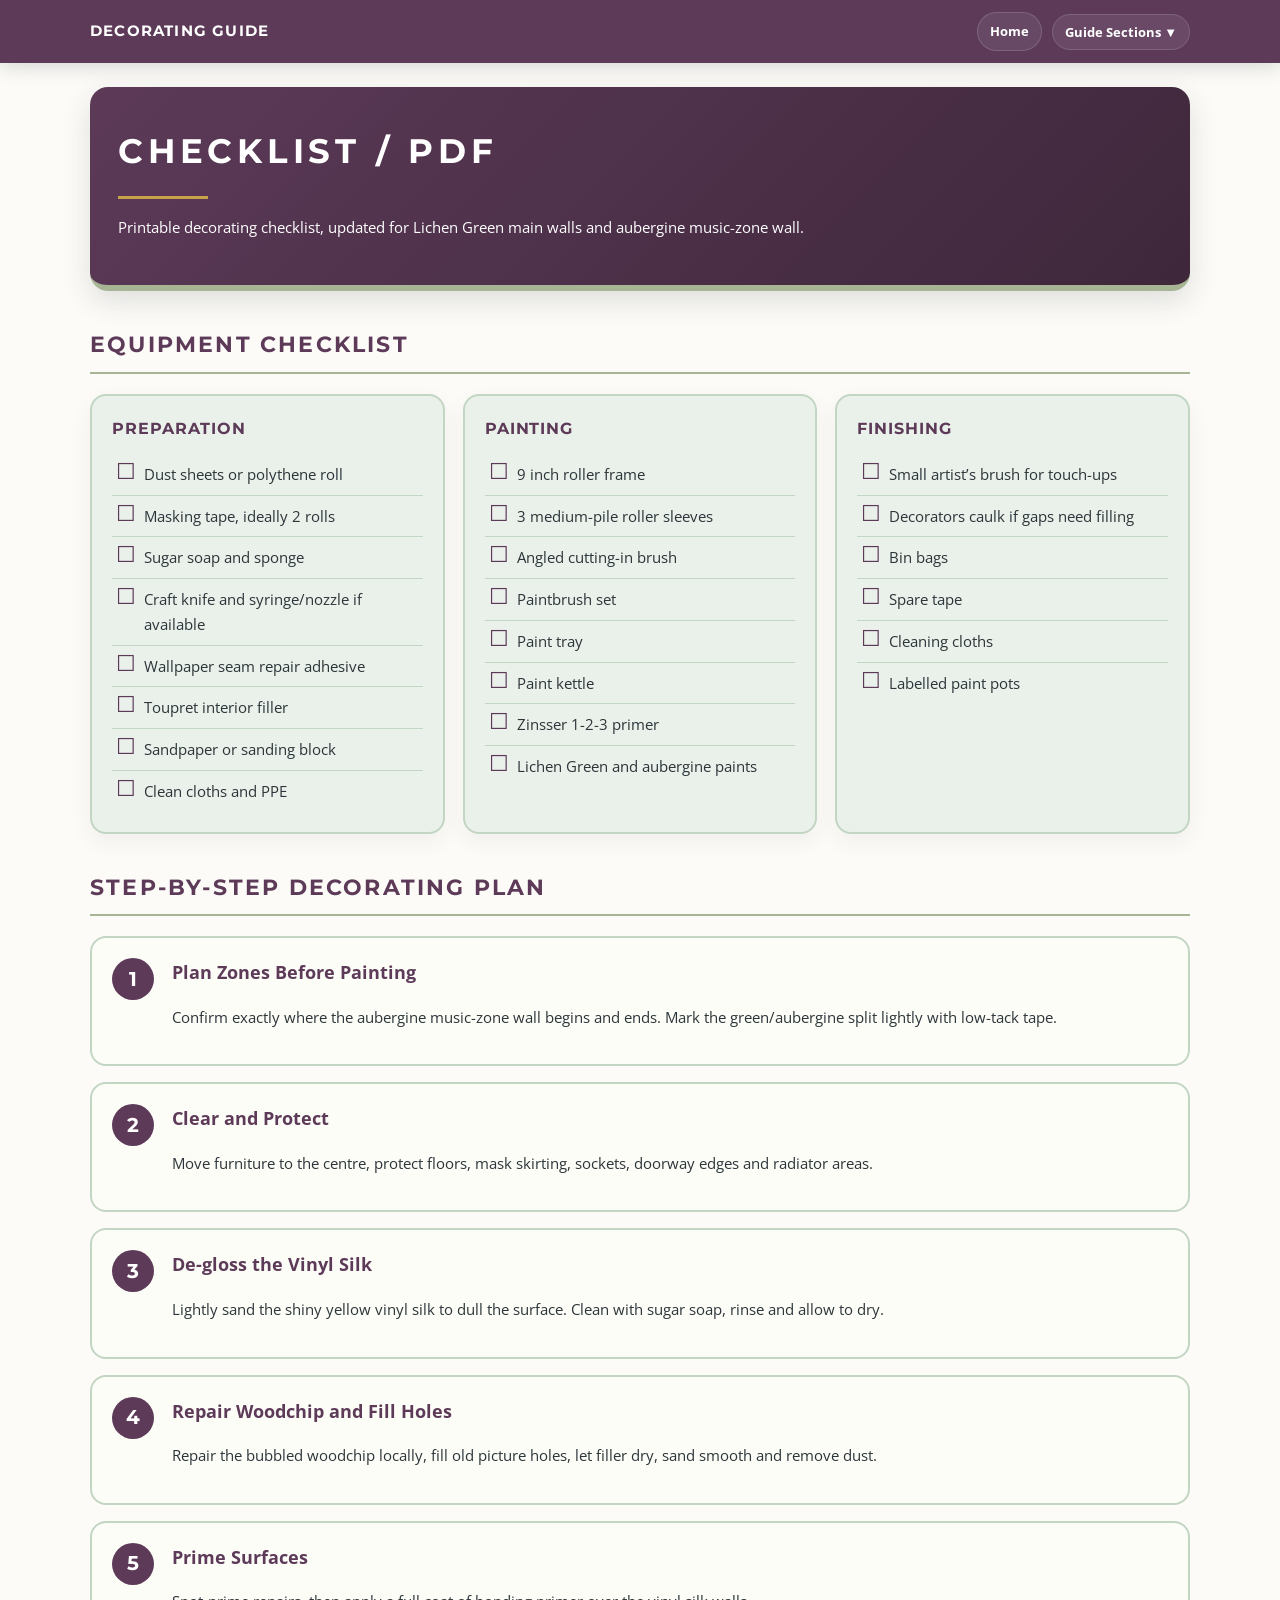
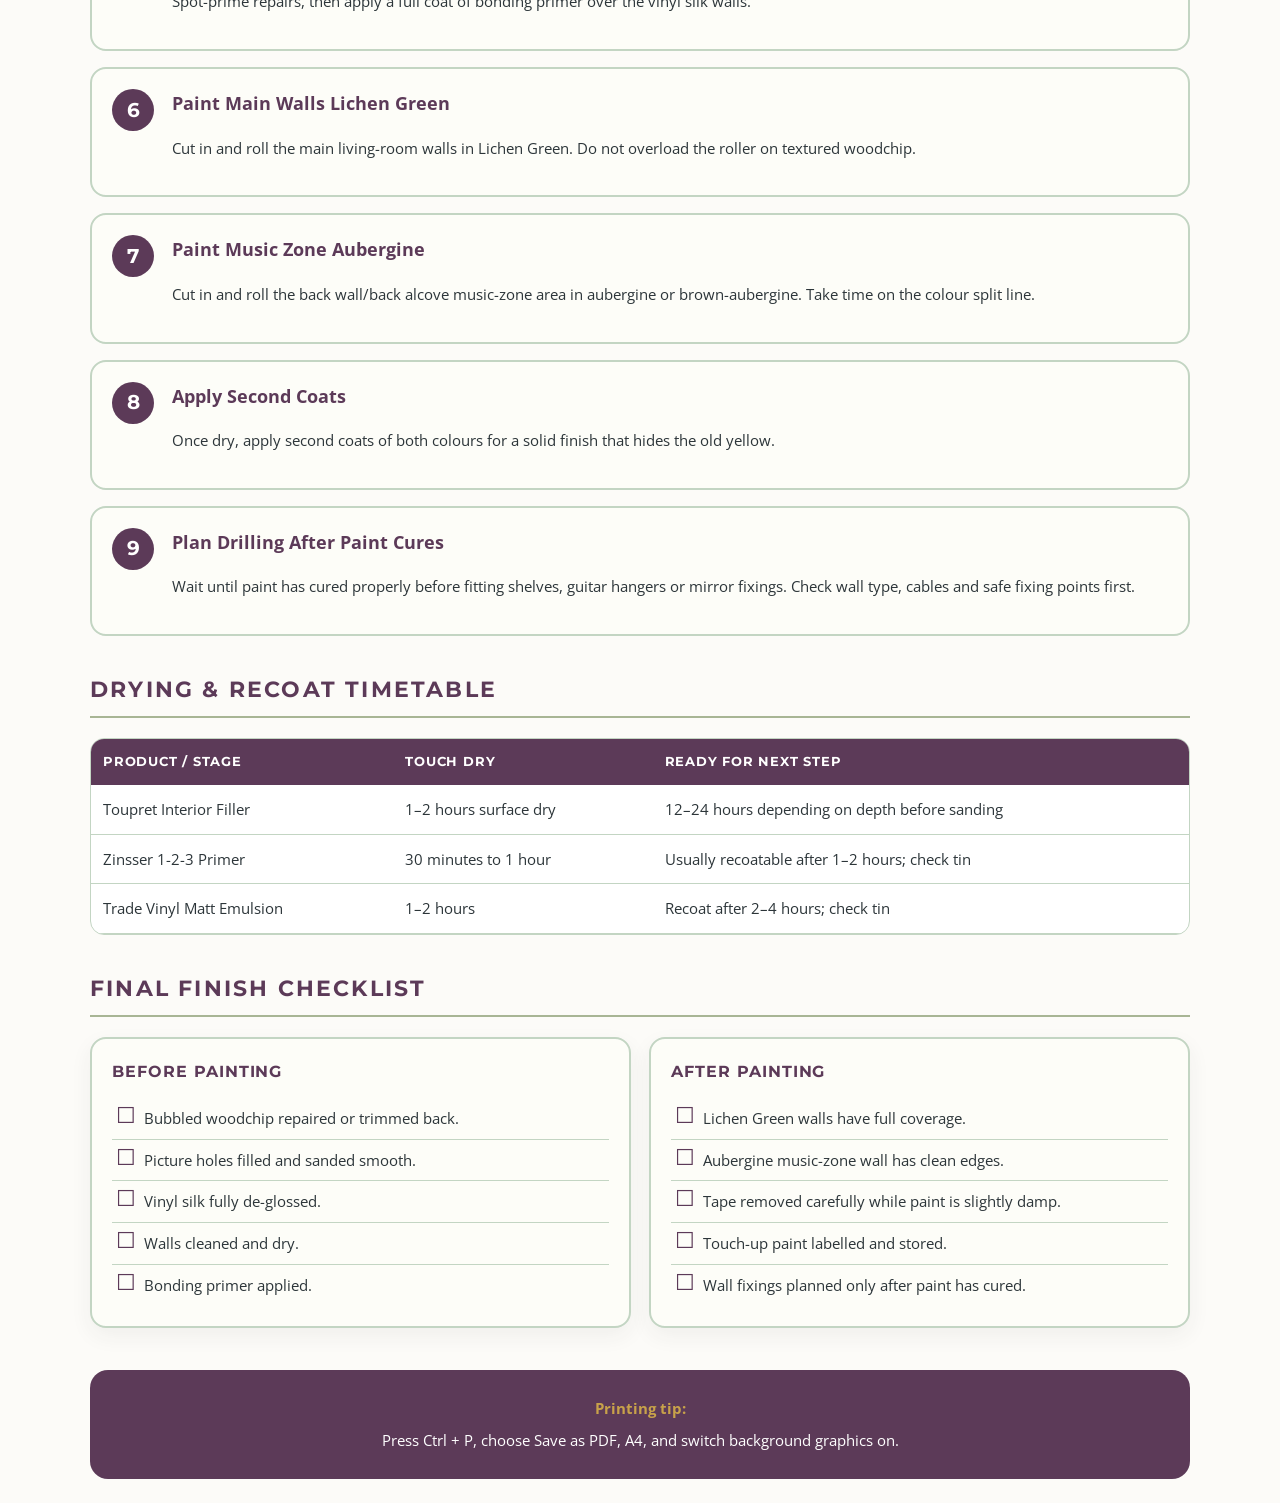
==== checklist.html @ 9f99d09f "Split guide into pages with furnishings and colour options" ====
<!DOCTYPE html>
<html lang="en-GB">
<head>
<meta charset="UTF-8">
<meta name="viewport" content="width=device-width, initial-scale=1.0">
<title>Checklist | Michael Henry Decorating Guide</title>
<link href="https://fonts.googleapis.com/css2?family=Montserrat:wght@600;700&family=Open+Sans:wght@400;600;700&display=swap" rel="stylesheet">
<link rel="stylesheet" href="styles.css">
</head>
<body>
<nav class="site-nav"><div class="nav-inner"><a class="brand" href="index.html">Decorating Guide</a><div class="nav-links"><a href="index.html">Home</a><div class="dropdown"><span class="dropbtn">Guide Sections ▼</span><div class="dropdown-content"><a href="preparation.html">Preparation</a><a href="products.html">Products &amp; Costs</a><a href="colours.html">Colours</a><a href="furnishings.html">Furnishings</a><a href="checklist.html">Checklist / PDF</a></div></div></div></div></nav>
<main class="guide">
<header class="header">
  <h1>Checklist / PDF</h1>
  <div class="gold-rule"></div>
  <p>Printable decorating checklist, updated for Lichen Green main walls and aubergine music-zone wall.</p>
</header>
<section class="section">
  <h2>Equipment Checklist</h2>
  <div class="grid-3">
    <div class="card green">
      <h3>Preparation</h3>
      <ul class="checklist">
        <li>Dust sheets or polythene roll</li>
        <li>Masking tape, ideally 2 rolls</li>
        <li>Sugar soap and sponge</li>
        <li>Craft knife and syringe/nozzle if available</li>
        <li>Wallpaper seam repair adhesive</li>
        <li>Toupret interior filler</li>
        <li>Sandpaper or sanding block</li>
        <li>Clean cloths and PPE</li>
      </ul>
    </div>
    <div class="card green">
      <h3>Painting</h3>
      <ul class="checklist">
        <li>9 inch roller frame</li>
        <li>3 medium-pile roller sleeves</li>
        <li>Angled cutting-in brush</li>
        <li>Paintbrush set</li>
        <li>Paint tray</li>
        <li>Paint kettle</li>
        <li>Zinsser 1-2-3 primer</li>
        <li>Lichen Green and aubergine paints</li>
      </ul>
    </div>
    <div class="card green">
      <h3>Finishing</h3>
      <ul class="checklist">
        <li>Small artist’s brush for touch-ups</li>
        <li>Decorators caulk if gaps need filling</li>
        <li>Bin bags</li>
        <li>Spare tape</li>
        <li>Cleaning cloths</li>
        <li>Labelled paint pots</li>
      </ul>
    </div>
  </div>
</section>
<section class="section">
  <h2>Step-by-Step Decorating Plan</h2>
  <div class="step-card"><div class="step-number">1</div><div><h3>Plan Zones Before Painting</h3><p>Confirm exactly where the aubergine music-zone wall begins and ends. Mark the green/aubergine split lightly with low-tack tape.</p></div></div>
  <div class="step-card"><div class="step-number">2</div><div><h3>Clear and Protect</h3><p>Move furniture to the centre, protect floors, mask skirting, sockets, doorway edges and radiator areas.</p></div></div>
  <div class="step-card"><div class="step-number">3</div><div><h3>De-gloss the Vinyl Silk</h3><p>Lightly sand the shiny yellow vinyl silk to dull the surface. Clean with sugar soap, rinse and allow to dry.</p></div></div>
  <div class="step-card"><div class="step-number">4</div><div><h3>Repair Woodchip and Fill Holes</h3><p>Repair the bubbled woodchip locally, fill old picture holes, let filler dry, sand smooth and remove dust.</p></div></div>
  <div class="step-card"><div class="step-number">5</div><div><h3>Prime Surfaces</h3><p>Spot-prime repairs, then apply a full coat of bonding primer over the vinyl silk walls.</p></div></div>
  <div class="step-card"><div class="step-number">6</div><div><h3>Paint Main Walls Lichen Green</h3><p>Cut in and roll the main living-room walls in Lichen Green. Do not overload the roller on textured woodchip.</p></div></div>
  <div class="step-card"><div class="step-number">7</div><div><h3>Paint Music Zone Aubergine</h3><p>Cut in and roll the back wall/back alcove music-zone area in aubergine or brown-aubergine. Take time on the colour split line.</p></div></div>
  <div class="step-card"><div class="step-number">8</div><div><h3>Apply Second Coats</h3><p>Once dry, apply second coats of both colours for a solid finish that hides the old yellow.</p></div></div>
  <div class="step-card"><div class="step-number">9</div><div><h3>Plan Drilling After Paint Cures</h3><p>Wait until paint has cured properly before fitting shelves, guitar hangers or mirror fixings. Check wall type, cables and safe fixing points first.</p></div></div>
</section>
<section class="section">
  <h2>Drying &amp; Recoat Timetable</h2>
  <div class="table-container">
    <table>
      <thead><tr><th>Product / Stage</th><th>Touch Dry</th><th>Ready for Next Step</th></tr></thead>
      <tbody>
        <tr><td data-label="Stage">Toupret Interior Filler</td><td data-label="Touch Dry">1–2 hours surface dry</td><td data-label="Ready">12–24 hours depending on depth before sanding</td></tr>
        <tr><td data-label="Stage">Zinsser 1-2-3 Primer</td><td data-label="Touch Dry">30 minutes to 1 hour</td><td data-label="Ready">Usually recoatable after 1–2 hours; check tin</td></tr>
        <tr><td data-label="Stage">Trade Vinyl Matt Emulsion</td><td data-label="Touch Dry">1–2 hours</td><td data-label="Ready">Recoat after 2–4 hours; check tin</td></tr>
      </tbody>
    </table>
  </div>
</section>
<section class="section">
  <h2>Final Finish Checklist</h2>
  <div class="grid">
    <div class="card"><h3>Before Painting</h3><ul class="checklist"><li>Bubbled woodchip repaired or trimmed back.</li><li>Picture holes filled and sanded smooth.</li><li>Vinyl silk fully de-glossed.</li><li>Walls cleaned and dry.</li><li>Bonding primer applied.</li></ul></div>
    <div class="card"><h3>After Painting</h3><ul class="checklist"><li>Lichen Green walls have full coverage.</li><li>Aubergine music-zone wall has clean edges.</li><li>Tape removed carefully while paint is slightly damp.</li><li>Touch-up paint labelled and stored.</li><li>Wall fixings planned only after paint has cured.</li></ul></div>
  </div>
</section>
<footer class="footer"><strong>Printing tip:</strong> Press Ctrl + P, choose Save as PDF, A4, and switch background graphics on.</footer>
</main>
</body>
</html>
---- styles.css ----
:root {
--page-bg: #FCFBF8;
--charcoal: #2C3539;
--aubergine: #5C3A58;
--aubergine-dark: #3E273B;
--brown-aubergine: #604048;
--lichen: #A8B595;
--pale-green: #C3D5C3;
--sage: #9FAE92;
--soft-green: #EAF0EA;
--cream: #FDFDF8;
--gold: #C8A24A;
--soft-grey: #5B6670;
--warning: #A94442;
--warning-bg: #FFF8E1;
--white: #FFFFFF;
}

{
box-sizing: border-box;
}

body {
margin: 0;
background: var(--page-bg);
color: var(--charcoal);
font-family: "Open Sans", Arial, sans-serif;
font-size: 15px;
line-height: 1.65;
}
a {
color: inherit;
}
.site-nav {
background: var(--aubergine);
color: var(--white);
position: sticky;
top: 0;
z-index: 10;
box-shadow: 0 4px 18px rgba(44, 53, 57, 0.18);
}
.nav-inner {
max-width: 1100px;
margin: 0 auto;
padding: 12px 24px;
display: flex;
align-items: center;
justify-content: space-between;
gap: 16px;
}
.brand {
font-family: "Montserrat", Arial, sans-serif;
font-weight: 700;
letter-spacing: 0.08em;
text-transform: uppercase;
text-decoration: none;
color: var(--white);
}
.nav-links {
display: flex;
gap: 10px;
align-items: center;
flex-wrap: wrap;
}
.nav-links a,
.dropbtn {
color: var(--white);
text-decoration: none;
font-weight: 700;
font-size: 13px;
padding: 8px 12px;
border-radius: 999px;
background: rgba(255,255,255,0.08);
border: 1px solid rgba(255,255,255,0.14);
}
.dropdown {
position: relative;
display: inline-block;
}
.dropbtn {
cursor: default;
}
.dropdown-content {
display: none;
position: absolute;
right: 0;
background: var(--cream);
min-width: 220px;
border: 2px solid var(--pale-green);
border-radius: 14px;
padding: 8px;
box-shadow: 0 12px 28px rgba(44,53,57,0.18);
}
.dropdown-content a {
display: block;
color: var(--charcoal);
background: transparent;
border: none;
border-radius: 10px;
padding: 10px 12px;
}
.dropdown-content a:hover {
background: var(--soft-green);
}
.dropdown:hover .dropdown-content {
display: block;
}
.guide {
max-width: 1100px;
margin: 0 auto;
padding: 24px;
}
.header {
background: linear-gradient(135deg, var(--aubergine), var(--aubergine-dark));
color: var(--white);
padding: 36px 28px;
border-radius: 18px;
margin-bottom: 28px;
border-bottom: 6px solid var(--lichen);
box-shadow: 0 10px 28px rgba(44, 53, 57, 0.14);
}
.header h1 {
font-family: "Montserrat", Arial, sans-serif;
font-size: 34px;
font-weight: 700;
letter-spacing: 0.14em;
text-transform: uppercase;
margin: 0 0 12px;
}
.header p {
margin: 0 0 10px;
}
.gold-rule {
width: 90px;
height: 3px;
background: var(--gold);
margin: 16px 0;
}
.section {
margin-top: 36px;
}
.section h2 {
font-family: "Montserrat", Arial, sans-serif;
font-size: 22px;
font-weight: 700;
letter-spacing: 0.10em;
text-transform: uppercase;
color: var(--aubergine);
margin-bottom: 20px;
border-bottom: 2px solid var(--lichen);
padding-bottom: 8px;
}
.grid {
display: grid;
grid-template-columns: repeat(2, minmax(0, 1fr));
gap: 18px;
}
.grid-3 {
display: grid;
grid-template-columns: repeat(3, minmax(0, 1fr));
gap: 18px;
}
.card,
.info-box,
.product-card {
background: var(--cream);
border: 2px solid var(--pale-green);
border-radius: 16px;
padding: 20px;
box-shadow: 0 8px 22px rgba(44, 53, 57, 0.06);
}
.card.green {
background: var(--soft-green);
}
.card h3,
.info-box h3,
.product-card h3 {
font-family: "Montserrat", Arial, sans-serif;
font-size: 16px;
font-weight: 700;
letter-spacing: 0.06em;
text-transform: uppercase;
color: var(--aubergine);
margin-top: 0;
margin-bottom: 12px;
}
.warning-box,
.total-box,
.buy-warning {
background: linear-gradient(135deg, var(--aubergine), var(--aubergine-dark));
color: var(--white);
border: 2px solid var(--gold);
border-radius: 16px;
padding: 22px;
margin-bottom: 22px;
box-shadow: 0 10px 28px rgba(44, 53, 57, 0.12);
}
.warning-box h3,
.total-box h3,
.buy-warning h3 {
color: var(--gold);
font-family: "Montserrat", Arial, sans-serif;
text-transform: uppercase;
letter-spacing: 0.08em;
margin-top: 0;
}
.total-number {
font-family: "Montserrat", Arial, sans-serif;
font-size: 38px;
color: var(--gold);
font-weight: 700;
margin: 10px 0;
}
.button {
display: inline-block;
background: var(--aubergine);
color: var(--white);
padding: 12px 16px;
border-radius: 999px;
text-decoration: none;
font-weight: 700;
font-size: 13px;
text-align: center;
}
.image-card img,
.room-render {
width: 100%;
border-radius: 14px;
border: 2px solid var(--pale-green);
box-shadow: 0 8px 24px rgba(44,53,57,0.12);
display: block;
}
.caption {
color: var(--soft-grey);
font-size: 13px;
margin-top: 8px;
}
.swatch-grid {
display: grid;
grid-template-columns: repeat(5, minmax(0, 1fr));
gap: 14px;
}
.swatch-card {
background: var(--cream);
border: 2px solid var(--pale-green);
border-radius: 16px;
padding: 14px;
text-align: center;
}
.swatch-colour {
height: 92px;
border-radius: 14px;
border: 4px solid var(--white);
box-shadow: 0 5px 14px rgba(0,0,0,0.12);
margin-bottom: 10px;
}
.combo {
display: grid;
grid-template-columns: 1fr 1fr;
min-height: 120px;
border-radius: 16px;
overflow: hidden;
border: 2px solid var(--pale-green);
margin-bottom: 10px;
}
.combo div {
padding: 14px;
color: var(--white);
font-weight: 700;
display: flex;
align-items: end;
}
.combo .light-text {
color: var(--charcoal);
}
.checklist {
list-style: none;
padding-left: 0;
margin: 0;
}
.checklist li {
padding: 8px 0 8px 32px;
position: relative;
border-bottom: 1px solid var(--pale-green);
}
.checklist li:last-child {
border-bottom: none;
}
.checklist li::before {
content: "☐";
position: absolute;
left: 4px;
color: var(--aubergine);
font-size: 22px;
top: 5px;
line-height: 1;
}
.step-card {
display: flex;
gap: 18px;
background: var(--cream);
border: 2px solid var(--pale-green);
border-radius: 16px;
padding: 20px;
margin-bottom: 16px;
}
.step-number {
flex-shrink: 0;
width: 42px;
height: 42px;
background: var(--aubergine);
color: var(--white);
border-radius: 50%;
display: flex;
align-items: center;
justify-content: center;
font-family: "Montserrat", Arial, sans-serif;
font-size: 20px;
font-weight: 700;
}
.step-card h3 {
margin-top: 0;
color: var(--aubergine);
}
.table-container {
overflow-x: auto;
border-radius: 14px;
border: 1px solid var(--pale-green);
background: var(--white);
margin-bottom: 24px;
}
table {
width: 100%;
border-collapse: collapse;
}
th {
background: var(--aubergine);
color: var(--white);
font-family: "Montserrat", Arial, sans-serif;
font-size: 13px;
text-transform: uppercase;
letter-spacing: 0.06em;
padding: 12px;
text-align: left;
}
td {
padding: 12px;
border-bottom: 1px solid var(--pale-green);
vertical-align: top;
}
.footer {
background: var(--aubergine);
color: var(--white);
padding: 26px;
border-radius: 18px;
margin-top: 42px;
text-align: center;
}
.footer strong {
color: var(--gold);
display: block;
margin-bottom: 8px;
}
@media (max-width: 768px) {
.nav-inner {
align-items: flex-start;
flex-direction: column;
padding: 12px 14px;
}
.nav-links {
width: 100%;
}
.dropdown-content {
position: static;
margin-top: 6px;
width: 100%;
}
.guide {
padding: 14px;
}
.header h1 {
font-size: 24px;
letter-spacing: 0.10em;
}
.grid,
.grid-3,
.swatch-grid {
grid-template-columns: 1fr;
}
.step-card {
flex-direction: column;
}
table,
thead,
tbody,
th,
td,
tr {
display: block;
}
thead {
display: none;
}
tr {
border: 2px solid var(--pale-green);
border-radius: 14px;
margin: 0 0 14px;
padding: 10px;
background: var(--soft-green);
}
td {
border: none;
border-bottom: 1px solid var(--pale-green);
padding: 8px 8px 8px 42%;
position: relative;
}
td::before {
content: attr(data-label);
position: absolute;
left: 8px;
top: 8px;
width: 36%;
font-weight: 700;
color: var(--aubergine);
font-size: 11px;
text-transform: uppercase;
}
}
@media print {
@page {
size: A4;
margin: 12mm;
}
html,
body {
background: #ffffff !important;
color: #000000 !important;
font-size: 11pt;
line-height: 1.45;
-webkit-print-color-adjust: exact;
print-color-adjust: exact;
}
.site-nav,
.button {
display: none !important;
}
.guide {
max-width: 100%;
padding: 0;
}
.header,
.footer,
.warning-box,
.buy-warning,
.total-box {
color: #ffffff !important;
background: #5C3A58 !important;
box-shadow: none !important;
}
.card,
.product-card,
.info-box,
.step-card,
.table-container,
.image-card {
box-shadow: none !important;
break-inside: avoid;
page-break-inside: avoid;
}
.section h2 {
font-size: 15pt;
page-break-after: avoid;
}
.room-render,
.image-card img {
max-height: 170mm;
object-fit: contain;
}
th,
td {
padding: 6px;
font-size: 9pt;
}
}
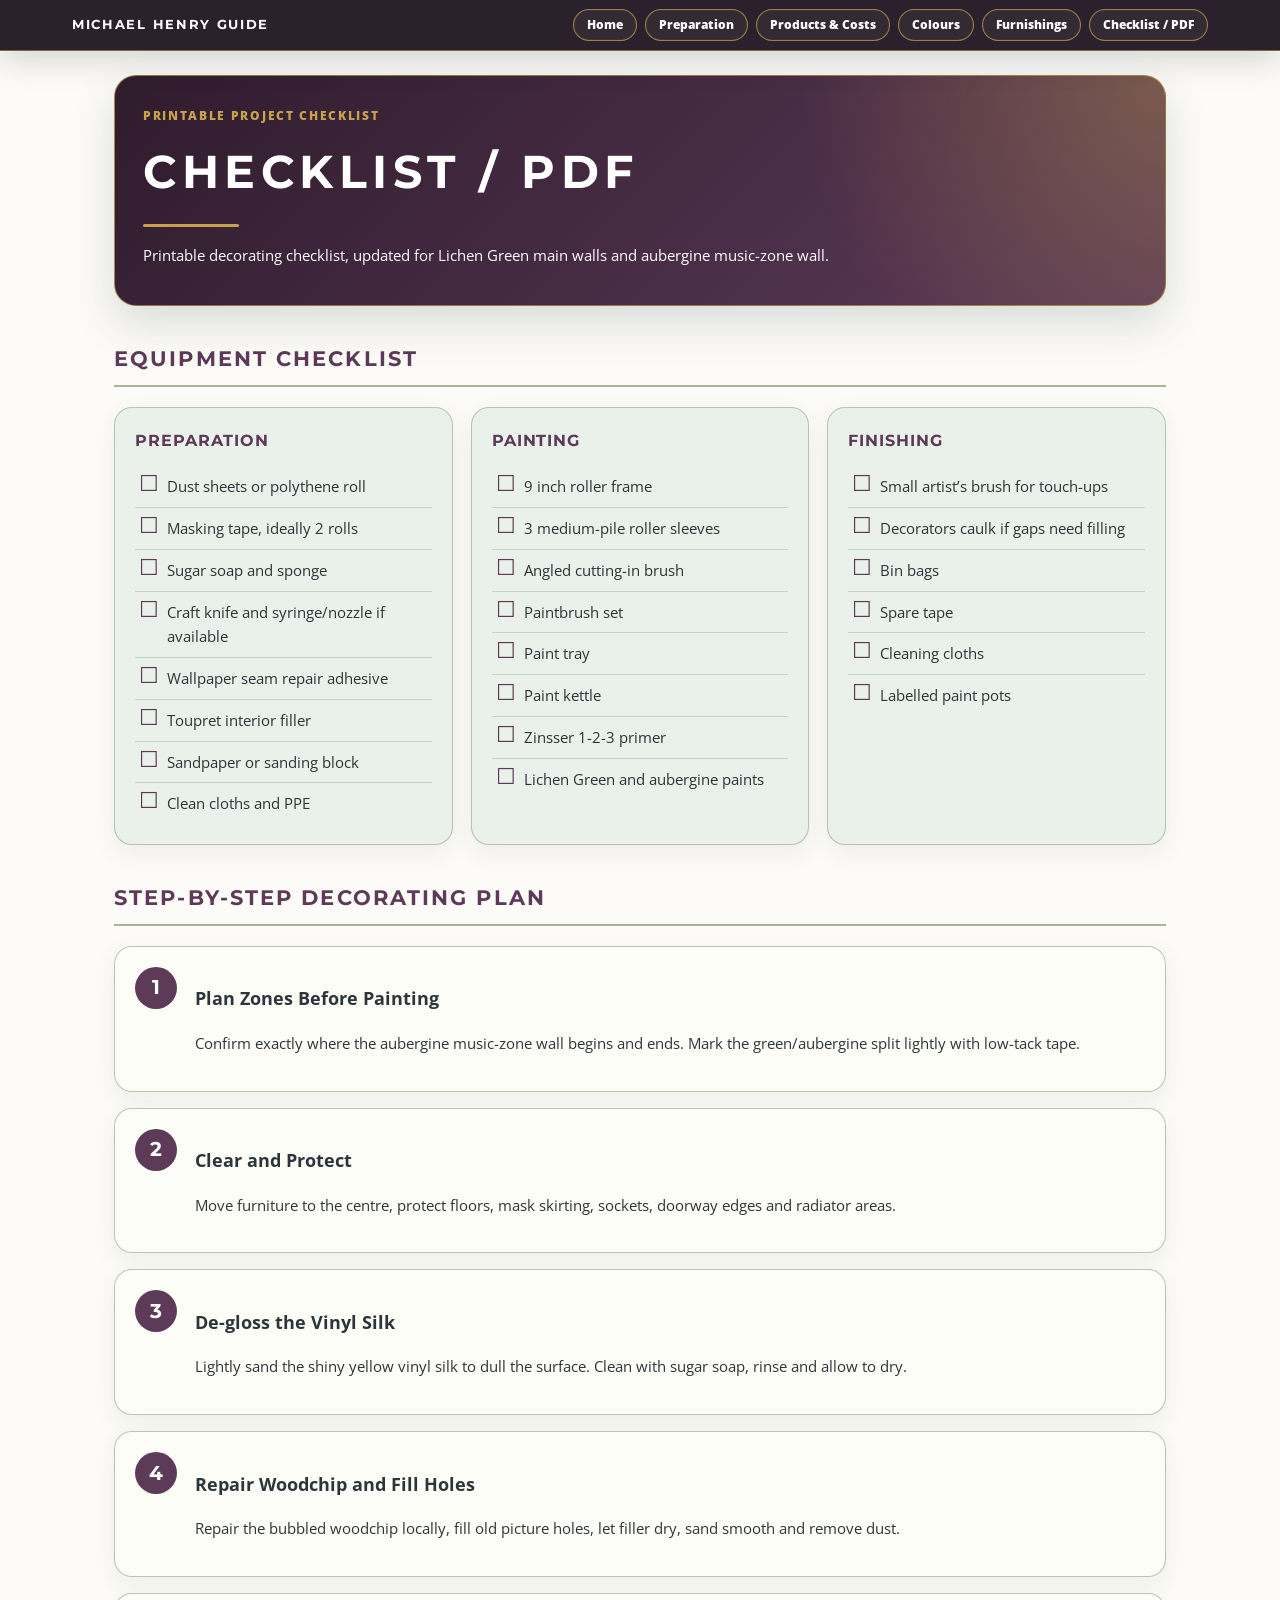
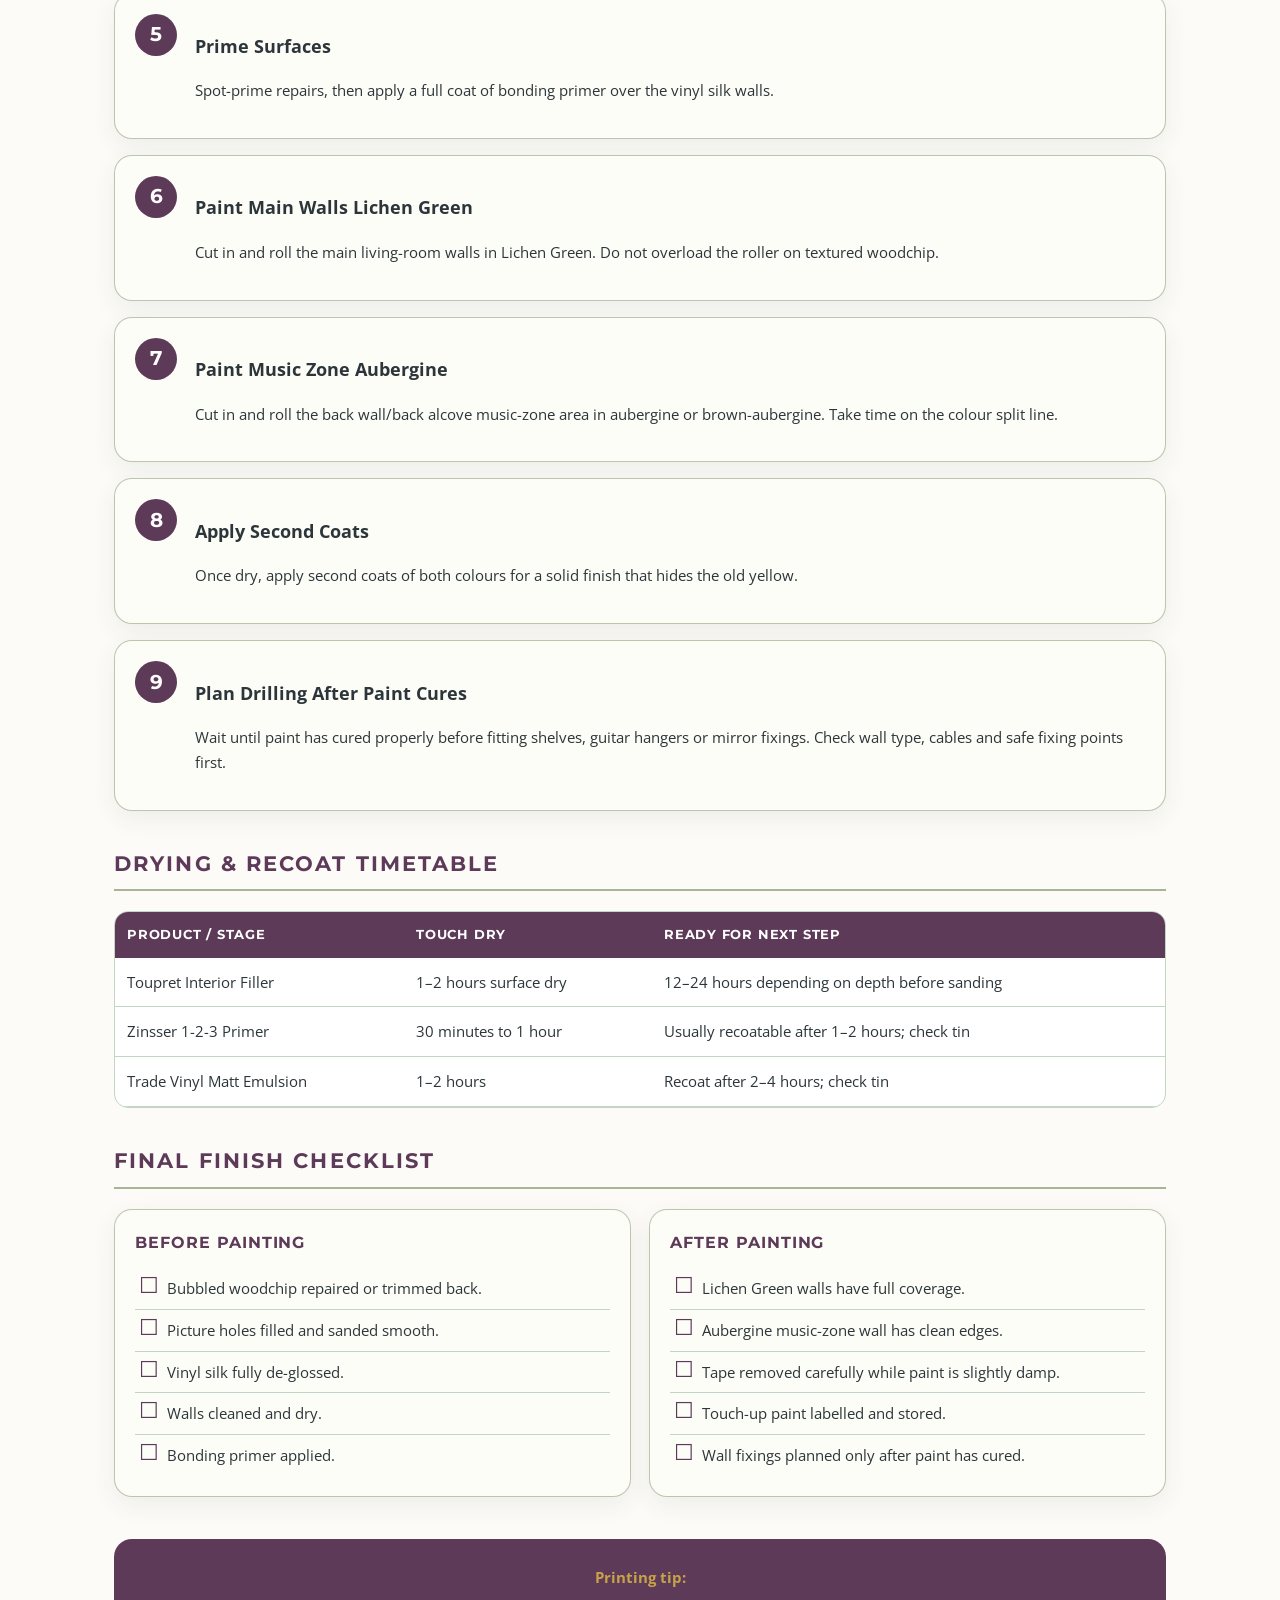
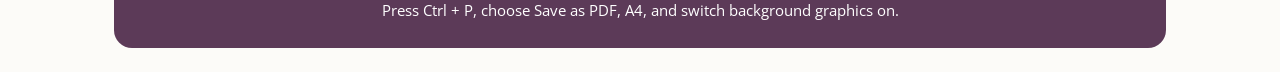
==== commit c2c3a649: "Apply flat sticky header across all pages" ====
--- a/checklist.html
+++ b/checklist.html
@@ -5,90 +5,16 @@
 <meta name="viewport" content="width=device-width, initial-scale=1.0">
 <title>Checklist | Michael Henry Decorating Guide</title>
 <link href="https://fonts.googleapis.com/css2?family=Montserrat:wght@600;700&family=Open+Sans:wght@400;600;700&display=swap" rel="stylesheet">
-<link rel="stylesheet" href="styles.css">
+<link rel="stylesheet" href="styles.css?v=20260907-0110">
 </head>
 <body>
-<nav class="site-nav"><div class="nav-inner"><a class="brand" href="index.html">Decorating Guide</a><div class="nav-links"><a href="index.html">Home</a><div class="dropdown"><span class="dropbtn">Guide Sections ▼</span><div class="dropdown-content"><a href="preparation.html">Preparation</a><a href="products.html">Products &amp; Costs</a><a href="colours.html">Colours</a><a href="furnishings.html">Furnishings</a><a href="checklist.html">Checklist / PDF</a></div></div></div></div></nav>
+<nav class="site-nav"><div class="nav-inner"><a class="brand" href="index.html">Michael Henry Guide</a><div class="nav-links"><a href="index.html">Home</a><a href="preparation.html">Preparation</a><a href="products.html">Products &amp; Costs</a><a href="colours.html">Colours</a><a href="furnishings.html">Furnishings</a><a href="checklist.html">Checklist / PDF</a></div></div></nav>
 <main class="guide">
-<header class="header">
-  <h1>Checklist / PDF</h1>
-  <div class="gold-rule"></div>
-  <p>Printable decorating checklist, updated for Lichen Green main walls and aubergine music-zone wall.</p>
-</header>
-<section class="section">
-  <h2>Equipment Checklist</h2>
-  <div class="grid-3">
-    <div class="card green">
-      <h3>Preparation</h3>
-      <ul class="checklist">
-        <li>Dust sheets or polythene roll</li>
-        <li>Masking tape, ideally 2 rolls</li>
-        <li>Sugar soap and sponge</li>
-        <li>Craft knife and syringe/nozzle if available</li>
-        <li>Wallpaper seam repair adhesive</li>
-        <li>Toupret interior filler</li>
-        <li>Sandpaper or sanding block</li>
-        <li>Clean cloths and PPE</li>
-      </ul>
-    </div>
-    <div class="card green">
-      <h3>Painting</h3>
-      <ul class="checklist">
-        <li>9 inch roller frame</li>
-        <li>3 medium-pile roller sleeves</li>
-        <li>Angled cutting-in brush</li>
-        <li>Paintbrush set</li>
-        <li>Paint tray</li>
-        <li>Paint kettle</li>
-        <li>Zinsser 1-2-3 primer</li>
-        <li>Lichen Green and aubergine paints</li>
-      </ul>
-    </div>
-    <div class="card green">
-      <h3>Finishing</h3>
-      <ul class="checklist">
-        <li>Small artist’s brush for touch-ups</li>
-        <li>Decorators caulk if gaps need filling</li>
-        <li>Bin bags</li>
-        <li>Spare tape</li>
-        <li>Cleaning cloths</li>
-        <li>Labelled paint pots</li>
-      </ul>
-    </div>
-  </div>
-</section>
-<section class="section">
-  <h2>Step-by-Step Decorating Plan</h2>
-  <div class="step-card"><div class="step-number">1</div><div><h3>Plan Zones Before Painting</h3><p>Confirm exactly where the aubergine music-zone wall begins and ends. Mark the green/aubergine split lightly with low-tack tape.</p></div></div>
-  <div class="step-card"><div class="step-number">2</div><div><h3>Clear and Protect</h3><p>Move furniture to the centre, protect floors, mask skirting, sockets, doorway edges and radiator areas.</p></div></div>
-  <div class="step-card"><div class="step-number">3</div><div><h3>De-gloss the Vinyl Silk</h3><p>Lightly sand the shiny yellow vinyl silk to dull the surface. Clean with sugar soap, rinse and allow to dry.</p></div></div>
-  <div class="step-card"><div class="step-number">4</div><div><h3>Repair Woodchip and Fill Holes</h3><p>Repair the bubbled woodchip locally, fill old picture holes, let filler dry, sand smooth and remove dust.</p></div></div>
-  <div class="step-card"><div class="step-number">5</div><div><h3>Prime Surfaces</h3><p>Spot-prime repairs, then apply a full coat of bonding primer over the vinyl silk walls.</p></div></div>
-  <div class="step-card"><div class="step-number">6</div><div><h3>Paint Main Walls Lichen Green</h3><p>Cut in and roll the main living-room walls in Lichen Green. Do not overload the roller on textured woodchip.</p></div></div>
-  <div class="step-card"><div class="step-number">7</div><div><h3>Paint Music Zone Aubergine</h3><p>Cut in and roll the back wall/back alcove music-zone area in aubergine or brown-aubergine. Take time on the colour split line.</p></div></div>
-  <div class="step-card"><div class="step-number">8</div><div><h3>Apply Second Coats</h3><p>Once dry, apply second coats of both colours for a solid finish that hides the old yellow.</p></div></div>
-  <div class="step-card"><div class="step-number">9</div><div><h3>Plan Drilling After Paint Cures</h3><p>Wait until paint has cured properly before fitting shelves, guitar hangers or mirror fixings. Check wall type, cables and safe fixing points first.</p></div></div>
-</section>
-<section class="section">
-  <h2>Drying &amp; Recoat Timetable</h2>
-  <div class="table-container">
-    <table>
-      <thead><tr><th>Product / Stage</th><th>Touch Dry</th><th>Ready for Next Step</th></tr></thead>
-      <tbody>
-        <tr><td data-label="Stage">Toupret Interior Filler</td><td data-label="Touch Dry">1–2 hours surface dry</td><td data-label="Ready">12–24 hours depending on depth before sanding</td></tr>
-        <tr><td data-label="Stage">Zinsser 1-2-3 Primer</td><td data-label="Touch Dry">30 minutes to 1 hour</td><td data-label="Ready">Usually recoatable after 1–2 hours; check tin</td></tr>
-        <tr><td data-label="Stage">Trade Vinyl Matt Emulsion</td><td data-label="Touch Dry">1–2 hours</td><td data-label="Ready">Recoat after 2–4 hours; check tin</td></tr>
-      </tbody>
-    </table>
-  </div>
-</section>
-<section class="section">
-  <h2>Final Finish Checklist</h2>
-  <div class="grid">
-    <div class="card"><h3>Before Painting</h3><ul class="checklist"><li>Bubbled woodchip repaired or trimmed back.</li><li>Picture holes filled and sanded smooth.</li><li>Vinyl silk fully de-glossed.</li><li>Walls cleaned and dry.</li><li>Bonding primer applied.</li></ul></div>
-    <div class="card"><h3>After Painting</h3><ul class="checklist"><li>Lichen Green walls have full coverage.</li><li>Aubergine music-zone wall has clean edges.</li><li>Tape removed carefully while paint is slightly damp.</li><li>Touch-up paint labelled and stored.</li><li>Wall fixings planned only after paint has cured.</li></ul></div>
-  </div>
-</section>
+<header class="header chic-header"><p class="eyebrow">Printable project checklist</p><h1>Checklist / PDF</h1><div class="gold-rule"></div><p>Printable decorating checklist, updated for Lichen Green main walls and aubergine music-zone wall.</p></header>
+<section class="section"><h2>Equipment Checklist</h2><div class="grid-3"><div class="card green"><h3>Preparation</h3><ul class="checklist"><li>Dust sheets or polythene roll</li><li>Masking tape, ideally 2 rolls</li><li>Sugar soap and sponge</li><li>Craft knife and syringe/nozzle if available</li><li>Wallpaper seam repair adhesive</li><li>Toupret interior filler</li><li>Sandpaper or sanding block</li><li>Clean cloths and PPE</li></ul></div><div class="card green"><h3>Painting</h3><ul class="checklist"><li>9 inch roller frame</li><li>3 medium-pile roller sleeves</li><li>Angled cutting-in brush</li><li>Paintbrush set</li><li>Paint tray</li><li>Paint kettle</li><li>Zinsser 1-2-3 primer</li><li>Lichen Green and aubergine paints</li></ul></div><div class="card green"><h3>Finishing</h3><ul class="checklist"><li>Small artist’s brush for touch-ups</li><li>Decorators caulk if gaps need filling</li><li>Bin bags</li><li>Spare tape</li><li>Cleaning cloths</li><li>Labelled paint pots</li></ul></div></div></section>
+<section class="section"><h2>Step-by-Step Decorating Plan</h2><div class="step-card"><div class="step-number">1</div><div><h3>Plan Zones Before Painting</h3><p>Confirm exactly where the aubergine music-zone wall begins and ends. Mark the green/aubergine split lightly with low-tack tape.</p></div></div><div class="step-card"><div class="step-number">2</div><div><h3>Clear and Protect</h3><p>Move furniture to the centre, protect floors, mask skirting, sockets, doorway edges and radiator areas.</p></div></div><div class="step-card"><div class="step-number">3</div><div><h3>De-gloss the Vinyl Silk</h3><p>Lightly sand the shiny yellow vinyl silk to dull the surface. Clean with sugar soap, rinse and allow to dry.</p></div></div><div class="step-card"><div class="step-number">4</div><div><h3>Repair Woodchip and Fill Holes</h3><p>Repair the bubbled woodchip locally, fill old picture holes, let filler dry, sand smooth and remove dust.</p></div></div><div class="step-card"><div class="step-number">5</div><div><h3>Prime Surfaces</h3><p>Spot-prime repairs, then apply a full coat of bonding primer over the vinyl silk walls.</p></div></div><div class="step-card"><div class="step-number">6</div><div><h3>Paint Main Walls Lichen Green</h3><p>Cut in and roll the main living-room walls in Lichen Green. Do not overload the roller on textured woodchip.</p></div></div><div class="step-card"><div class="step-number">7</div><div><h3>Paint Music Zone Aubergine</h3><p>Cut in and roll the back wall/back alcove music-zone area in aubergine or brown-aubergine. Take time on the colour split line.</p></div></div><div class="step-card"><div class="step-number">8</div><div><h3>Apply Second Coats</h3><p>Once dry, apply second coats of both colours for a solid finish that hides the old yellow.</p></div></div><div class="step-card"><div class="step-number">9</div><div><h3>Plan Drilling After Paint Cures</h3><p>Wait until paint has cured properly before fitting shelves, guitar hangers or mirror fixings. Check wall type, cables and safe fixing points first.</p></div></div></section>
+<section class="section"><h2>Drying &amp; Recoat Timetable</h2><div class="table-container"><table><thead><tr><th>Product / Stage</th><th>Touch Dry</th><th>Ready for Next Step</th></tr></thead><tbody><tr><td data-label="Stage">Toupret Interior Filler</td><td data-label="Touch Dry">1–2 hours surface dry</td><td data-label="Ready">12–24 hours depending on depth before sanding</td></tr><tr><td data-label="Stage">Zinsser 1-2-3 Primer</td><td data-label="Touch Dry">30 minutes to 1 hour</td><td data-label="Ready">Usually recoatable after 1–2 hours; check tin</td></tr><tr><td data-label="Stage">Trade Vinyl Matt Emulsion</td><td data-label="Touch Dry">1–2 hours</td><td data-label="Ready">Recoat after 2–4 hours; check tin</td></tr></tbody></table></div></section>
+<section class="section"><h2>Final Finish Checklist</h2><div class="grid"><div class="card"><h3>Before Painting</h3><ul class="checklist"><li>Bubbled woodchip repaired or trimmed back.</li><li>Picture holes filled and sanded smooth.</li><li>Vinyl silk fully de-glossed.</li><li>Walls cleaned and dry.</li><li>Bonding primer applied.</li></ul></div><div class="card"><h3>After Painting</h3><ul class="checklist"><li>Lichen Green walls have full coverage.</li><li>Aubergine music-zone wall has clean edges.</li><li>Tape removed carefully while paint is slightly damp.</li><li>Touch-up paint labelled and stored.</li><li>Wall fixings planned only after paint has cured.</li></ul></div></div></section>
 <footer class="footer"><strong>Printing tip:</strong> Press Ctrl + P, choose Save as PDF, A4, and switch background graphics on.</footer>
 </main>
 </body>
--- a/styles.css
+++ b/styles.css
@@ -1,484 +1,183 @@
 :root {
---page-bg: #FCFBF8;
---charcoal: #2C3539;
---aubergine: #5C3A58;
---aubergine-dark: #3E273B;
---brown-aubergine: #604048;
---lichen: #A8B595;
---pale-green: #C3D5C3;
---sage: #9FAE92;
---soft-green: #EAF0EA;
---cream: #FDFDF8;
---gold: #C8A24A;
---soft-grey: #5B6670;
---warning: #A94442;
---warning-bg: #FFF8E1;
---white: #FFFFFF;
+  --page-bg: #FCFBF8;
+  --charcoal: #2C3539;
+  --aubergine: #5C3A58;
+  --aubergine-dark: #2F1C2D;
+  --brown-aubergine: #604048;
+  --lichen: #A8B595;
+  --pale-green: #C3D5C3;
+  --sage: #9FAE92;
+  --soft-green: #EAF0EA;
+  --cream: #FDFDF8;
+  --gold: #C8A24A;
+  --soft-grey: #5B6670;
+  --white: #FFFFFF;
 }
 
-{
-box-sizing: border-box;
-}
+* { box-sizing: border-box; }
+html, body { margin: 0; width: 100%; min-width: 0; overflow-x: hidden; }
+body { background: var(--page-bg); color: var(--charcoal); font-family: "Open Sans", Arial, sans-serif; font-size: 15px; line-height: 1.65; }
+a { color: inherit; }
 
-body {
-margin: 0;
-background: var(--page-bg);
-color: var(--charcoal);
-font-family: "Open Sans", Arial, sans-serif;
-font-size: 15px;
-line-height: 1.65;
-}
-a {
-color: inherit;
-}
 .site-nav {
-background: var(--aubergine);
-color: var(--white);
-position: sticky;
-top: 0;
-z-index: 10;
-box-shadow: 0 4px 18px rgba(44, 53, 57, 0.18);
+  position: sticky;
+  top: 0;
+  z-index: 1000;
+  color: var(--white);
+  background: rgba(35, 24, 36, 0.96);
+  backdrop-filter: blur(14px);
+  border-bottom: 1px solid rgba(200, 162, 74, 0.55);
+  box-shadow: 0 10px 30px rgba(44, 53, 57, 0.18);
 }
 .nav-inner {
-max-width: 1100px;
-margin: 0 auto;
-padding: 12px 24px;
-display: flex;
-align-items: center;
-justify-content: space-between;
-gap: 16px;
+  width: min(1180px, 100%);
+  margin: 0 auto;
+  padding: 9px 22px;
+  display: flex;
+  align-items: center;
+  justify-content: space-between;
+  gap: 18px;
 }
 .brand {
-font-family: "Montserrat", Arial, sans-serif;
-font-weight: 700;
-letter-spacing: 0.08em;
-text-transform: uppercase;
-text-decoration: none;
-color: var(--white);
+  color: var(--white);
+  text-decoration: none;
+  font-family: "Montserrat", Arial, sans-serif;
+  font-size: 13px;
+  font-weight: 700;
+  letter-spacing: 0.13em;
+  text-transform: uppercase;
+  white-space: nowrap;
 }
-.nav-links {
-display: flex;
-gap: 10px;
-align-items: center;
-flex-wrap: wrap;
+.nav-links { display: flex; gap: 8px; align-items: center; justify-content: flex-end; flex-wrap: wrap; }
+.nav-links a, .dropbtn {
+  color: var(--white);
+  text-decoration: none;
+  font-weight: 800;
+  font-size: 12px;
+  line-height: 1;
+  padding: 9px 13px;
+  border-radius: 999px;
+  background: rgba(255, 255, 255, 0.04);
+  border: 1px solid rgba(200, 162, 74, 0.72);
+  box-shadow: inset 0 0 0 1px rgba(255,255,255,0.03);
+  transition: background .2s ease, color .2s ease, transform .2s ease, border-color .2s ease;
 }
-.nav-links a,
-.dropbtn {
-color: var(--white);
-text-decoration: none;
-font-weight: 700;
-font-size: 13px;
-padding: 8px 12px;
-border-radius: 999px;
-background: rgba(255,255,255,0.08);
-border: 1px solid rgba(255,255,255,0.14);
+.nav-links a:hover, .dropbtn:hover { background: var(--gold); color: var(--aubergine-dark); transform: translateY(-1px); }
+.dropdown { position: relative; display: inline-block; }
+.dropbtn { display: inline-block; cursor: default; }
+.dropdown-content { display: none; position: absolute; right: 0; top: 38px; min-width: 230px; background: rgba(253,253,248,.98); border: 1px solid var(--gold); border-radius: 16px; padding: 8px; box-shadow: 0 18px 38px rgba(44,53,57,.22); }
+.dropdown-content a { display: block; color: var(--charcoal); background: transparent; border: 0; border-radius: 12px; padding: 11px 12px; }
+.dropdown-content a:hover { background: var(--soft-green); color: var(--aubergine-dark); }
+.dropdown:hover .dropdown-content { display: block; }
+
+.guide { width: min(1100px, 100%); margin: 0 auto; padding: 24px; }
+.header {
+  position: relative;
+  overflow: hidden;
+  background: radial-gradient(circle at top right, rgba(200,162,74,.34), transparent 34%), linear-gradient(135deg, var(--aubergine-dark), var(--aubergine));
+  color: var(--white);
+  padding: 30px 28px;
+  border-radius: 22px;
+  margin-bottom: 30px;
+  border: 1px solid rgba(200,162,74,.65);
+  box-shadow: 0 18px 44px rgba(44, 53, 57, 0.16);
 }
-.dropdown {
-position: relative;
-display: inline-block;
+.header h1 { font-family: "Montserrat", Arial, sans-serif; font-size: clamp(28px, 5vw, 46px); font-weight: 700; letter-spacing: .12em; text-transform: uppercase; margin: 0 0 10px; }
+.header p { margin: 0 0 8px; max-width: 880px; }
+.eyebrow { color: var(--gold); font-size: 12px; font-weight: 800; letter-spacing: .14em; text-transform: uppercase; margin-bottom: 8px !important; }
+.gold-rule { width: 96px; height: 3px; background: var(--gold); margin: 14px 0 16px; border-radius: 999px; }
+
+.section { margin-top: 36px; }
+.section h2 { font-family: "Montserrat", Arial, sans-serif; font-size: 21px; font-weight: 700; letter-spacing: .10em; text-transform: uppercase; color: var(--aubergine); margin-bottom: 20px; border-bottom: 2px solid var(--lichen); padding-bottom: 8px; }
+.grid, .grid-3, .swatch-grid, .live-link-grid { display: grid; gap: 18px; }
+.grid { grid-template-columns: repeat(2, minmax(0, 1fr)); }
+.grid-3, .swatch-grid { grid-template-columns: repeat(3, minmax(0, 1fr)); }
+.live-link-grid { grid-template-columns: repeat(2, minmax(0, 1fr)); margin-top: 14px; }
+
+.card, .info-box, .product-card, .step-card, .swatch-card, .combo-card, .image-card, .furniture-option-card, .search-card {
+  background: var(--cream);
+  border: 1px solid rgba(168,181,149,.75);
+  border-radius: 18px;
+  padding: 20px;
+  box-shadow: 0 8px 24px rgba(44,53,57,.07);
+  transition: transform .22s ease, box-shadow .22s ease, border-color .22s ease, filter .22s ease;
 }
-.dropbtn {
-cursor: default;
-}
-.dropdown-content {
-display: none;
-position: absolute;
-right: 0;
-background: var(--cream);
-min-width: 220px;
-border: 2px solid var(--pale-green);
-border-radius: 14px;
-padding: 8px;
-box-shadow: 0 12px 28px rgba(44,53,57,0.18);
-}
-.dropdown-content a {
-display: block;
-color: var(--charcoal);
-background: transparent;
-border: none;
-border-radius: 10px;
-padding: 10px 12px;
-}
-.dropdown-content a:hover {
-background: var(--soft-green);
-}
-.dropdown:hover .dropdown-content {
-display: block;
-}
-.guide {
-max-width: 1100px;
-margin: 0 auto;
-padding: 24px;
-}
-.header {
-background: linear-gradient(135deg, var(--aubergine), var(--aubergine-dark));
-color: var(--white);
-padding: 36px 28px;
-border-radius: 18px;
-margin-bottom: 28px;
-border-bottom: 6px solid var(--lichen);
-box-shadow: 0 10px 28px rgba(44, 53, 57, 0.14);
-}
-.header h1 {
-font-family: "Montserrat", Arial, sans-serif;
-font-size: 34px;
-font-weight: 700;
-letter-spacing: 0.14em;
-text-transform: uppercase;
-margin: 0 0 12px;
-}
-.header p {
-margin: 0 0 10px;
-}
-.gold-rule {
-width: 90px;
-height: 3px;
-background: var(--gold);
-margin: 16px 0;
-}
-.section {
-margin-top: 36px;
-}
-.section h2 {
-font-family: "Montserrat", Arial, sans-serif;
-font-size: 22px;
-font-weight: 700;
-letter-spacing: 0.10em;
-text-transform: uppercase;
-color: var(--aubergine);
-margin-bottom: 20px;
-border-bottom: 2px solid var(--lichen);
-padding-bottom: 8px;
-}
-.grid {
-display: grid;
-grid-template-columns: repeat(2, minmax(0, 1fr));
-gap: 18px;
-}
-.grid-3 {
-display: grid;
-grid-template-columns: repeat(3, minmax(0, 1fr));
-gap: 18px;
-}
-.card,
-.info-box,
-.product-card {
-background: var(--cream);
-border: 2px solid var(--pale-green);
-border-radius: 16px;
-padding: 20px;
-box-shadow: 0 8px 22px rgba(44, 53, 57, 0.06);
-}
-.card.green {
-background: var(--soft-green);
-}
-.card h3,
-.info-box h3,
-.product-card h3 {
-font-family: "Montserrat", Arial, sans-serif;
-font-size: 16px;
-font-weight: 700;
-letter-spacing: 0.06em;
-text-transform: uppercase;
-color: var(--aubergine);
-margin-top: 0;
-margin-bottom: 12px;
-}
-.warning-box,
-.total-box,
-.buy-warning {
-background: linear-gradient(135deg, var(--aubergine), var(--aubergine-dark));
-color: var(--white);
-border: 2px solid var(--gold);
-border-radius: 16px;
-padding: 22px;
-margin-bottom: 22px;
-box-shadow: 0 10px 28px rgba(44, 53, 57, 0.12);
-}
-.warning-box h3,
-.total-box h3,
-.buy-warning h3 {
-color: var(--gold);
-font-family: "Montserrat", Arial, sans-serif;
-text-transform: uppercase;
-letter-spacing: 0.08em;
-margin-top: 0;
-}
-.total-number {
-font-family: "Montserrat", Arial, sans-serif;
-font-size: 38px;
-color: var(--gold);
-font-weight: 700;
-margin: 10px 0;
-}
-.button {
-display: inline-block;
-background: var(--aubergine);
-color: var(--white);
-padding: 12px 16px;
-border-radius: 999px;
-text-decoration: none;
-font-weight: 700;
-font-size: 13px;
-text-align: center;
-}
-.image-card img,
-.room-render {
-width: 100%;
-border-radius: 14px;
-border: 2px solid var(--pale-green);
-box-shadow: 0 8px 24px rgba(44,53,57,0.12);
-display: block;
-}
-.caption {
-color: var(--soft-grey);
-font-size: 13px;
-margin-top: 8px;
-}
-.swatch-grid {
-display: grid;
-grid-template-columns: repeat(5, minmax(0, 1fr));
-gap: 14px;
-}
-.swatch-card {
-background: var(--cream);
-border: 2px solid var(--pale-green);
-border-radius: 16px;
-padding: 14px;
-text-align: center;
-}
-.swatch-colour {
-height: 92px;
-border-radius: 14px;
-border: 4px solid var(--white);
-box-shadow: 0 5px 14px rgba(0,0,0,0.12);
-margin-bottom: 10px;
-}
-.combo {
-display: grid;
-grid-template-columns: 1fr 1fr;
-min-height: 120px;
-border-radius: 16px;
-overflow: hidden;
-border: 2px solid var(--pale-green);
-margin-bottom: 10px;
-}
-.combo div {
-padding: 14px;
-color: var(--white);
-font-weight: 700;
-display: flex;
-align-items: end;
-}
-.combo .light-text {
-color: var(--charcoal);
-}
-.checklist {
-list-style: none;
-padding-left: 0;
-margin: 0;
-}
-.checklist li {
-padding: 8px 0 8px 32px;
-position: relative;
-border-bottom: 1px solid var(--pale-green);
-}
-.checklist li:last-child {
-border-bottom: none;
-}
-.checklist li::before {
-content: "☐";
-position: absolute;
-left: 4px;
-color: var(--aubergine);
-font-size: 22px;
-top: 5px;
-line-height: 1;
-}
-.step-card {
-display: flex;
-gap: 18px;
-background: var(--cream);
-border: 2px solid var(--pale-green);
-border-radius: 16px;
-padding: 20px;
-margin-bottom: 16px;
-}
-.step-number {
-flex-shrink: 0;
-width: 42px;
-height: 42px;
-background: var(--aubergine);
-color: var(--white);
-border-radius: 50%;
-display: flex;
-align-items: center;
-justify-content: center;
-font-family: "Montserrat", Arial, sans-serif;
-font-size: 20px;
-font-weight: 700;
-}
-.step-card h3 {
-margin-top: 0;
-color: var(--aubergine);
-}
-.table-container {
-overflow-x: auto;
-border-radius: 14px;
-border: 1px solid var(--pale-green);
-background: var(--white);
-margin-bottom: 24px;
-}
-table {
-width: 100%;
-border-collapse: collapse;
-}
-th {
-background: var(--aubergine);
-color: var(--white);
-font-family: "Montserrat", Arial, sans-serif;
-font-size: 13px;
-text-transform: uppercase;
-letter-spacing: 0.06em;
-padding: 12px;
-text-align: left;
-}
-td {
-padding: 12px;
-border-bottom: 1px solid var(--pale-green);
-vertical-align: top;
-}
-.footer {
-background: var(--aubergine);
-color: var(--white);
-padding: 26px;
-border-radius: 18px;
-margin-top: 42px;
-text-align: center;
-}
-.footer strong {
-color: var(--gold);
-display: block;
-margin-bottom: 8px;
-}
-@media (max-width: 768px) {
-.nav-inner {
-align-items: flex-start;
-flex-direction: column;
-padding: 12px 14px;
-}
-.nav-links {
-width: 100%;
-}
-.dropdown-content {
-position: static;
-margin-top: 6px;
-width: 100%;
-}
-.guide {
-padding: 14px;
-}
-.header h1 {
-font-size: 24px;
-letter-spacing: 0.10em;
-}
-.grid,
-.grid-3,
-.swatch-grid {
-grid-template-columns: 1fr;
-}
-.step-card {
-flex-direction: column;
-}
-table,
-thead,
-tbody,
-th,
-td,
-tr {
-display: block;
-}
-thead {
-display: none;
-}
-tr {
-border: 2px solid var(--pale-green);
-border-radius: 14px;
-margin: 0 0 14px;
-padding: 10px;
-background: var(--soft-green);
-}
-td {
-border: none;
-border-bottom: 1px solid var(--pale-green);
-padding: 8px 8px 8px 42%;
-position: relative;
-}
-td::before {
-content: attr(data-label);
-position: absolute;
-left: 8px;
-top: 8px;
-width: 36%;
-font-weight: 700;
-color: var(--aubergine);
-font-size: 11px;
-text-transform: uppercase;
-}
-}
-@media print {
-@page {
-size: A4;
-margin: 12mm;
-}
-html,
-body {
-background: #ffffff !important;
-color: #000000 !important;
-font-size: 11pt;
-line-height: 1.45;
--webkit-print-color-adjust: exact;
-print-color-adjust: exact;
-}
-.site-nav,
-.button {
-display: none !important;
-}
-.guide {
-max-width: 100%;
-padding: 0;
-}
-.header,
-.footer,
-.warning-box,
-.buy-warning,
-.total-box {
-color: #ffffff !important;
-background: #5C3A58 !important;
-box-shadow: none !important;
-}
-.card,
-.product-card,
-.info-box,
-.step-card,
-.table-container,
-.image-card {
-box-shadow: none !important;
-break-inside: avoid;
-page-break-inside: avoid;
-}
-.section h2 {
-font-size: 15pt;
-page-break-after: avoid;
-}
-.room-render,
-.image-card img {
-max-height: 170mm;
-object-fit: contain;
-}
-th,
-td {
-padding: 6px;
-font-size: 9pt;
-}
-}
+.card.green, .info-box.green { background: var(--soft-green); }
+.card h3, .info-box h3, .product-card h3, .furniture-option-card h3, .search-card h3 { font-family: "Montserrat", Arial, sans-serif; font-size: 16px; font-weight: 700; letter-spacing: .06em; text-transform: uppercase; color: var(--aubergine); margin: 0 0 12px; }
+.card:hover, .product-card:hover, .step-card:hover, .swatch-card:hover, .combo-card:hover, .image-card:hover, .furniture-option-card:hover, .search-card:hover { transform: translateY(-4px); box-shadow: 0 16px 36px rgba(44,53,57,.16); border-color: var(--gold); }
+
+.warning-box, .total-box, .buy-warning { background: linear-gradient(135deg, var(--aubergine-dark), var(--aubergine)); color: var(--white); border: 1px solid var(--gold); border-radius: 18px; padding: 22px; margin-bottom: 22px; box-shadow: 0 10px 28px rgba(44,53,57,.12); }
+.warning-box h3, .total-box h3, .buy-warning h3 { color: var(--gold); font-family: "Montserrat", Arial, sans-serif; text-transform: uppercase; letter-spacing: .08em; margin-top: 0; }
+.total-number { font-family: "Montserrat", Arial, sans-serif; font-size: 38px; color: var(--gold); font-weight: 700; margin: 10px 0; }
+
+.button, .modal-button { display: inline-block; background: #231824; color: var(--white); padding: 11px 15px; border-radius: 999px; text-decoration: none; font-weight: 800; font-size: 13px; text-align: center; border: 1px solid var(--gold); cursor: pointer; transition: transform .2s ease, box-shadow .2s ease, background .2s ease, color .2s ease; }
+.button:hover, .modal-button:hover { transform: translateY(-2px); box-shadow: 0 10px 22px rgba(44,53,57,.18); background: var(--gold); color: var(--aubergine-dark); }
+.live-link-grid .button { display: block; }
+
+.image-card img, .room-render, .product-photo { width: 100%; border-radius: 15px; border: 1px solid rgba(168,181,149,.85); box-shadow: 0 8px 24px rgba(44,53,57,.12); display: block; cursor: zoom-in; background: #fff; }
+.product-photo { height: 250px; object-fit: contain; padding: 10px; margin-bottom: 14px; }
+.photo-product-card { background: linear-gradient(180deg, #fff, var(--cream)); }
+.image-card:hover img, .room-render:hover, .product-photo:hover { filter: saturate(1.04) contrast(1.02); }
+.caption, .swatch-help, .click-hint { color: var(--soft-grey); font-size: 13px; margin-top: 8px; }
+.click-hint { color: var(--aubergine); font-weight: 700; }
+
+.swatch-card, .combo-card { cursor: pointer; text-align: center; }
+.swatch-colour { height: 92px; border-radius: 14px; border: 4px solid var(--white); box-shadow: 0 5px 14px rgba(0,0,0,.12); margin-bottom: 10px; }
+.recommended-badge { display: inline-block; background: var(--gold); color: var(--aubergine-dark); font-weight: 800; font-size: 11px; padding: 6px 12px; border-radius: 999px; margin-bottom: 12px; }
+.swatch-card .recommended-badge { display: none; }
+.combo { display: grid; grid-template-columns: 1fr 1fr; min-height: 120px; border-radius: 16px; overflow: hidden; border: 2px solid var(--pale-green); margin-bottom: 10px; }
+.combo div { padding: 14px; color: var(--white); font-weight: 700; display: flex; align-items: end; }
+.combo .light-text { color: var(--charcoal); }
+
+.checklist { list-style: none; padding-left: 0; margin: 0; }
+.checklist li { padding: 8px 0 8px 32px; position: relative; border-bottom: 1px solid var(--pale-green); }
+.checklist li:last-child { border-bottom: 0; }
+.checklist li::before { content: "☐"; position: absolute; left: 4px; color: var(--aubergine); font-size: 22px; top: 5px; line-height: 1; }
+.step-card { display: flex; gap: 18px; margin-bottom: 16px; }
+.step-number { flex-shrink: 0; width: 42px; height: 42px; background: var(--aubergine); color: var(--white); border-radius: 50%; display: flex; align-items: center; justify-content: center; font-family: "Montserrat", Arial, sans-serif; font-size: 20px; font-weight: 700; }
+
+.table-container { overflow-x: auto; border-radius: 14px; border: 1px solid var(--pale-green); background: var(--white); margin-bottom: 24px; }
+table { width: 100%; border-collapse: collapse; }
+th { background: var(--aubergine); color: var(--white); font-family: "Montserrat", Arial, sans-serif; font-size: 13px; text-transform: uppercase; letter-spacing: .06em; padding: 12px; text-align: left; }
+td { padding: 12px; border-bottom: 1px solid var(--pale-green); vertical-align: top; }
+.footer { background: var(--aubergine); color: var(--white); padding: 26px; border-radius: 18px; margin-top: 42px; text-align: center; }
+.footer strong { color: var(--gold); display: block; margin-bottom: 8px; }
+
+.colour-instruction-banner { background: linear-gradient(135deg, #FFF8E1, #F4E6B5); color: var(--aubergine-dark); border: 3px solid var(--gold); border-left: 9px solid var(--aubergine); border-radius: 16px; padding: 18px 20px; margin-top: 18px; font-size: 17px; font-weight: 800; line-height: 1.5; }
+.colour-instruction-banner span { display: block; font-size: 13px; font-weight: 700; letter-spacing: .06em; text-transform: uppercase; color: var(--aubergine); margin-bottom: 4px; }
+.colour-modal, .image-lightbox { display: none; position: fixed; inset: 0; z-index: 999; background: rgba(44,53,57,.68); padding: 24px; overflow: auto; }
+.colour-modal.is-open { display: block; }
+.modal-panel { background: var(--cream); max-width: 980px; margin: 24px auto; border-radius: 20px; border: 2px solid var(--pale-green); box-shadow: 0 18px 48px rgba(0,0,0,.25); overflow: hidden; }
+.modal-header { background: linear-gradient(135deg, var(--aubergine), var(--aubergine-dark)); color: var(--white); padding: 20px 24px; }
+.modal-header h2 { color: var(--white); border: 0; margin: 0; padding: 0; }
+.modal-body { padding: 24px; }
+.modal-actions { display: flex; flex-wrap: wrap; gap: 10px; padding: 0 24px 24px; }
+.modal-button.secondary { background: var(--gold); color: var(--aubergine-dark); }
+.modal-button.light { background: var(--soft-green); color: var(--charcoal); border: 1px solid var(--pale-green); }
+.large-swatch-preview, .combo-preview-large { min-height: 380px; border-radius: 18px; border: 3px solid var(--white); box-shadow: inset 0 0 0 1px rgba(0,0,0,.08), 0 8px 22px rgba(44,53,57,.10); }
+.large-swatch-preview { display: flex; align-items: end; padding: 24px; }
+.large-swatch-label, .combo-preview-side span { background: rgba(255,255,255,.88); color: var(--charcoal); border-radius: 14px; padding: 14px 16px; max-width: 420px; }
+.combo-preview-large { display: grid; grid-template-columns: 1fr 1fr; overflow: hidden; }
+.combo-preview-side { padding: 24px; display: flex; align-items: end; }
+.combo-preview-side span { font-weight: 700; }
+.combo-controls { display: grid; grid-template-columns: 1fr 1fr; gap: 14px; margin-bottom: 18px; }
+.combo-controls label { display: block; font-weight: 700; color: var(--aubergine); margin-bottom: 6px; }
+.combo-controls select { width: 100%; padding: 11px 12px; border-radius: 12px; border: 2px solid var(--pale-green); background: var(--white); font: inherit; }
+
+.image-lightbox { z-index: 3000; background: rgba(20,18,22,.94); padding: 24px; align-items: center; justify-content: center; }
+.image-lightbox.is-open { display: flex; }
+.image-lightbox-inner { width: min(1200px, 96vw); max-height: 94vh; display: flex; flex-direction: column; gap: 12px; align-items: center; }
+.image-lightbox img { max-width: 100%; max-height: 84vh; object-fit: contain; border-radius: 18px; background: #fff; box-shadow: 0 24px 70px rgba(0,0,0,.45); }
+.image-lightbox-caption { color: #fff; font-size: 14px; text-align: center; }
+.image-lightbox-close { position: fixed; top: 18px; right: 20px; width: 44px; height: 44px; border-radius: 999px; border: 2px solid rgba(255,255,255,.6); background: rgba(255,255,255,.16); color: #fff; font-size: 28px; line-height: 1; cursor: pointer; }
+.image-lightbox-close:hover { background: var(--gold); color: var(--aubergine-dark); }
+.lightbox-open { overflow: hidden; }
+
+.furniture-photo { min-height: 145px; border-radius: 14px; border: 2px solid var(--pale-green); margin-bottom: 12px; display: flex; align-items: end; padding: 14px; color: var(--white); font-weight: 800; background: linear-gradient(135deg, #777C82, #D9D6CF); }
+.furniture-photo.aubergine { background: linear-gradient(135deg, #5C3A58, #7A5F64); }
+.furniture-photo.wood { background: linear-gradient(135deg, #6E4B2F, #C6A56D); }
+.texture-demo { width: 100%; min-height: 280px; border-radius: 18px; border: 2px solid var(--pale-green); overflow: hidden; background: var(--cream); }
+
+@media (max-width: 900px) { .grid-3, .swatch-grid { grid-template-columns: repeat(2, minmax(0,1fr)); } .nav-inner { align-items: flex-start; flex-direction: column; } .nav-links { justify-content: flex-start; } }
+@media (max-width: 768px) { .nav-inner { padding: 11px 14px; } .brand { font-size: 12px; } .nav-links, .dropdown-content { width: 100%; } .dropdown-content { position: static; margin-top: 6px; } .nav-links a, .dropbtn { font-size: 11px; padding: 8px 10px; } .guide { padding: 14px; } .header { padding: 24px 20px; border-radius: 18px; } .grid, .grid-3, .swatch-grid, .combo-controls, .combo-preview-large, .live-link-grid { grid-template-columns: 1fr; } .step-card { flex-direction: column; } .product-photo { height: 220px; } .colour-modal, .image-lightbox { padding: 10px; } .modal-panel { margin: 8px auto; } .large-swatch-preview, .combo-preview-large { min-height: 300px; } .image-lightbox-close { top: 10px; right: 10px; } }
+@media print { @page { size: A4; margin: 12mm; } html, body { background: #fff !important; color: #000 !important; font-size: 11pt; line-height: 1.45; -webkit-print-color-adjust: exact; print-color-adjust: exact; } .site-nav, .button, .modal-button, .image-lightbox, .colour-modal { display: none !important; } .guide { max-width: 100%; padding: 0; } .header, .footer, .warning-box, .buy-warning, .total-box { color: #fff !important; background: #5C3A58 !important; box-shadow: none !important; } .card, .product-card, .info-box, .step-card, .table-container, .image-card, .furniture-option-card { box-shadow: none !important; break-inside: avoid; page-break-inside: avoid; } .section h2 { font-size: 15pt; page-break-after: avoid; } .room-render, .image-card img, .product-photo { max-height: 170mm; object-fit: contain; } }
